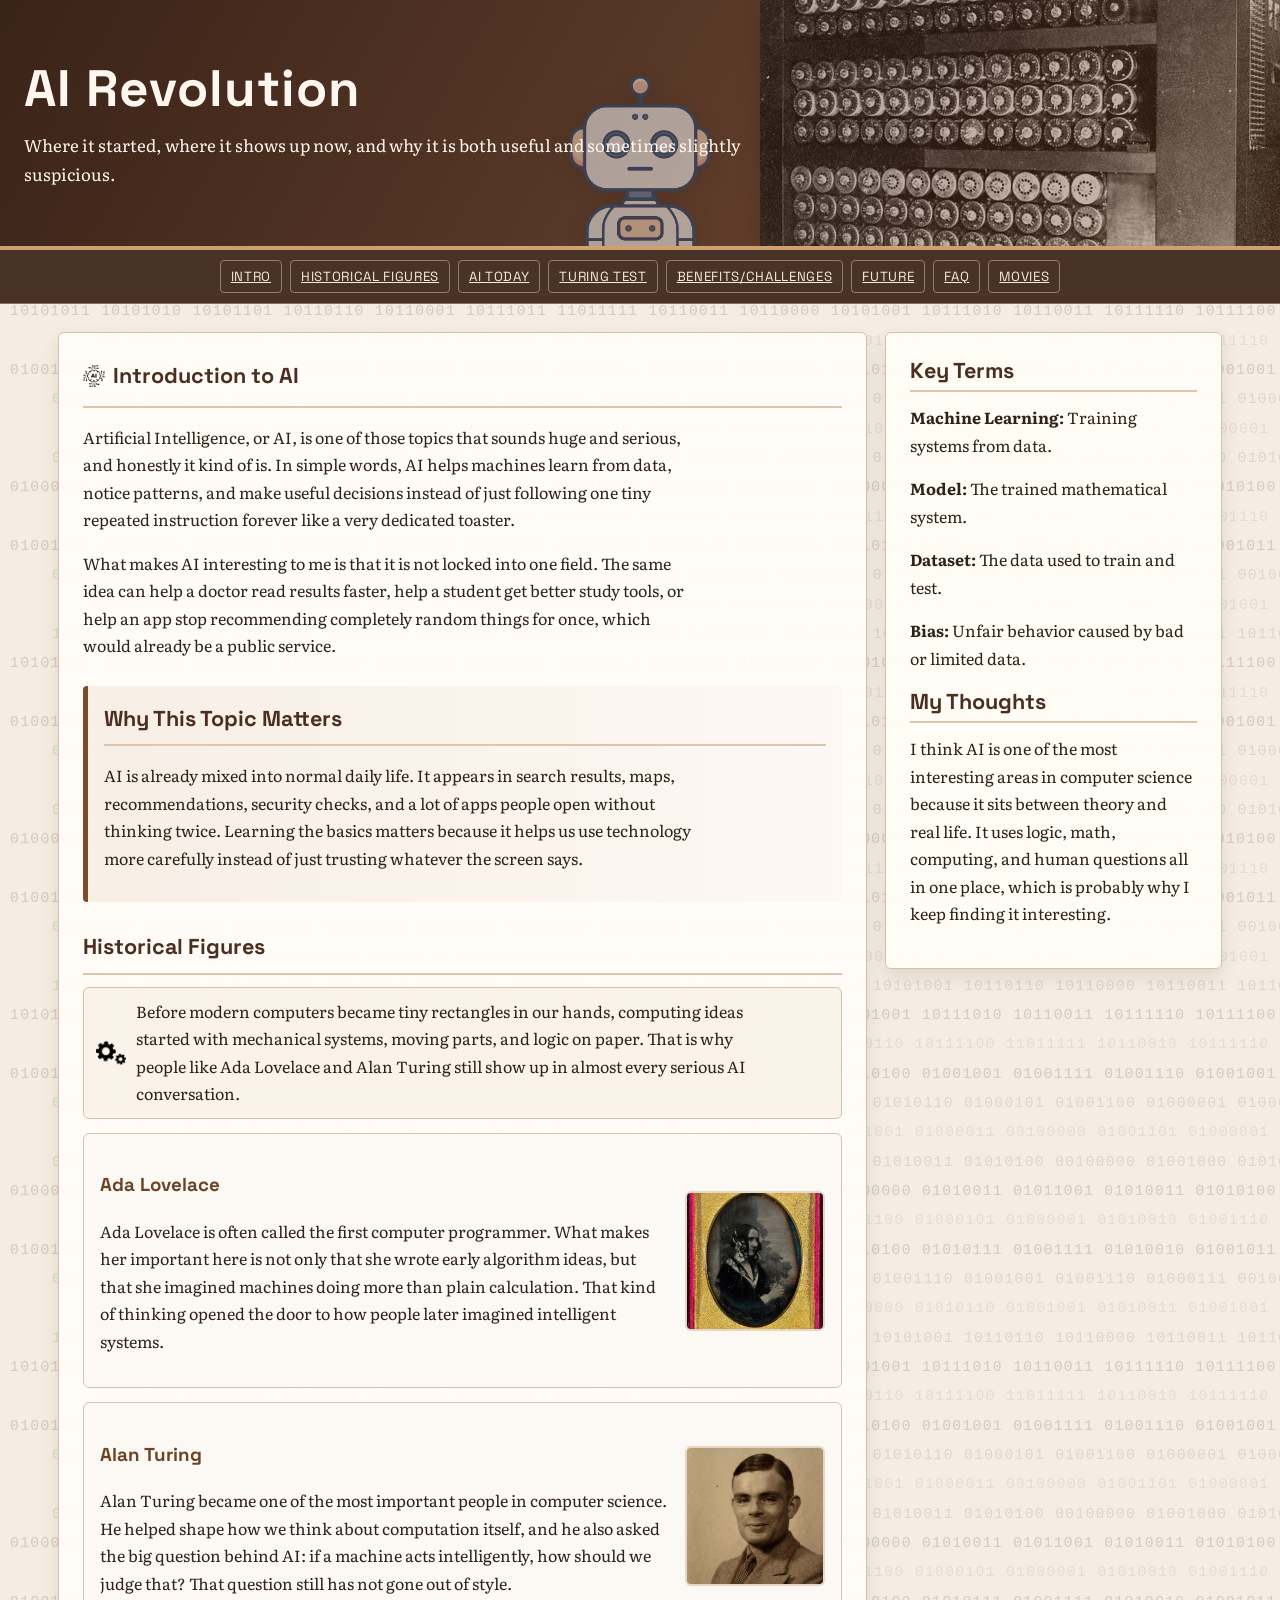
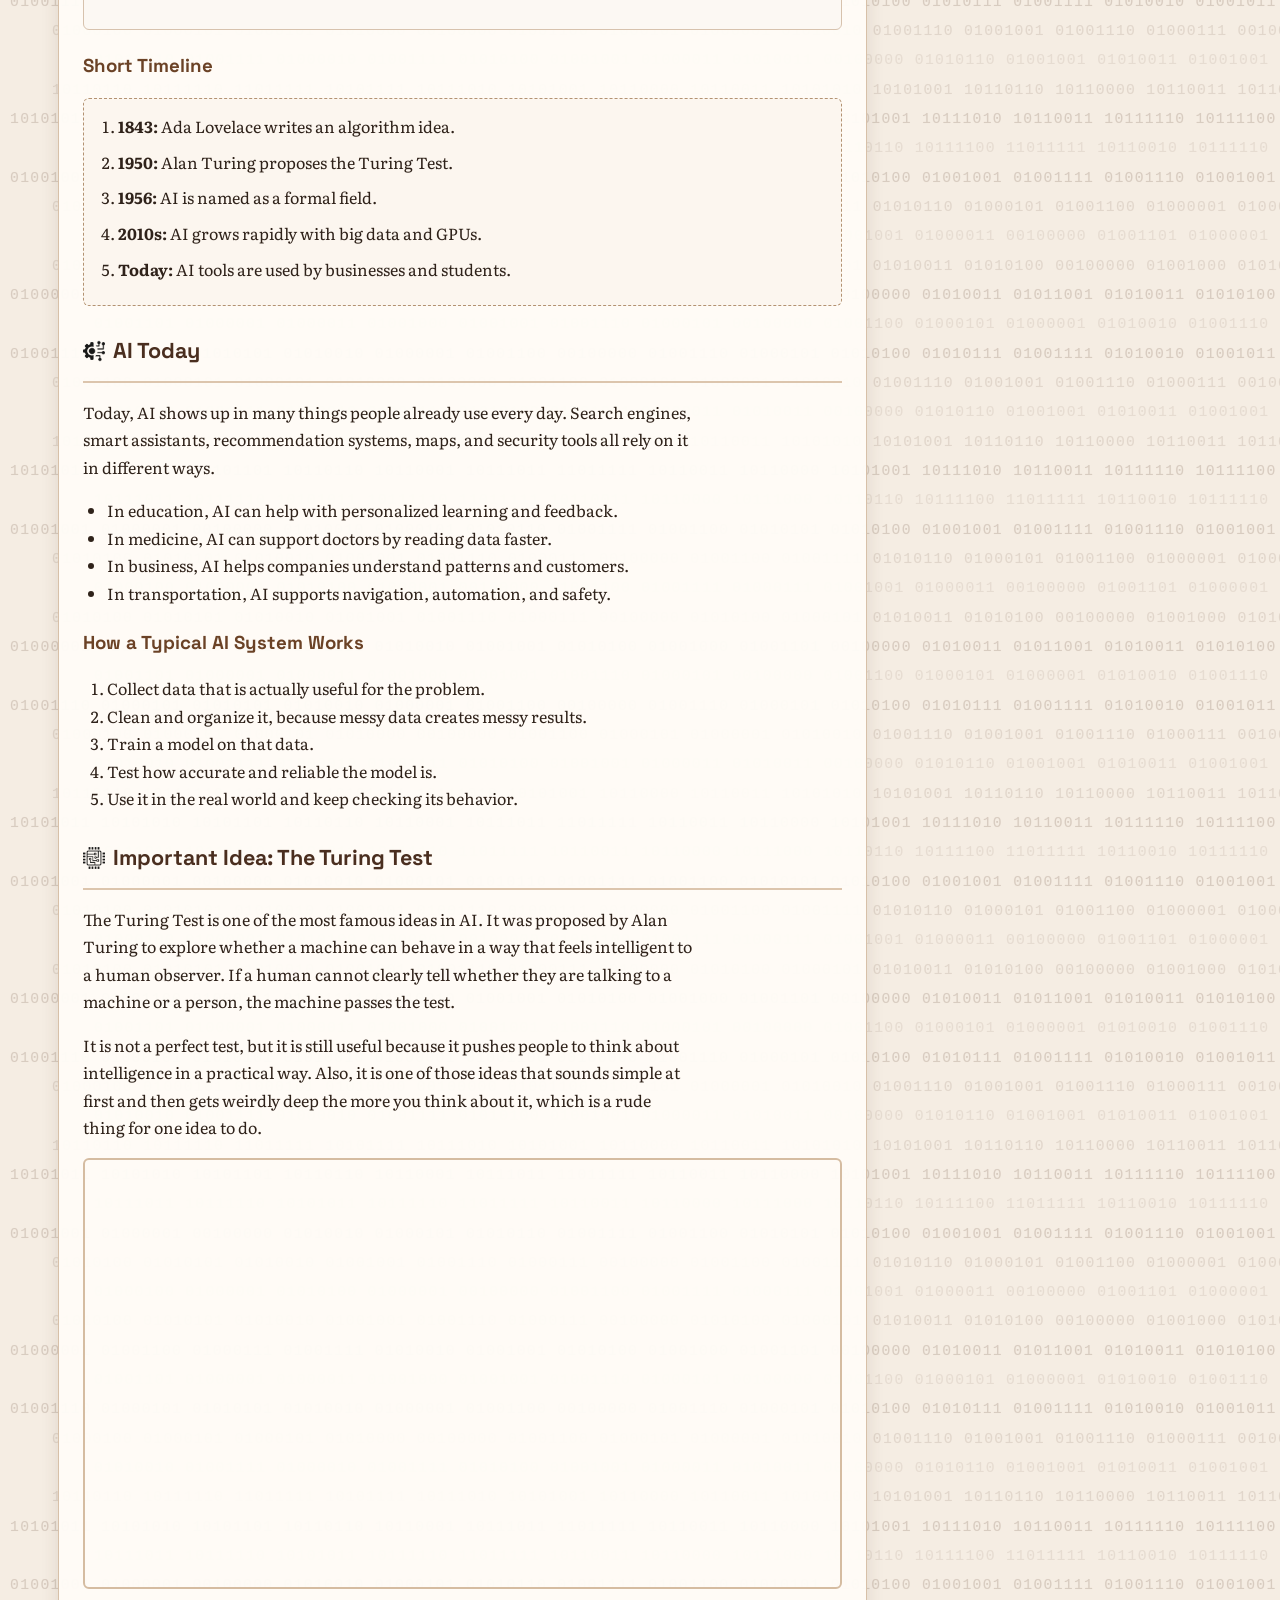
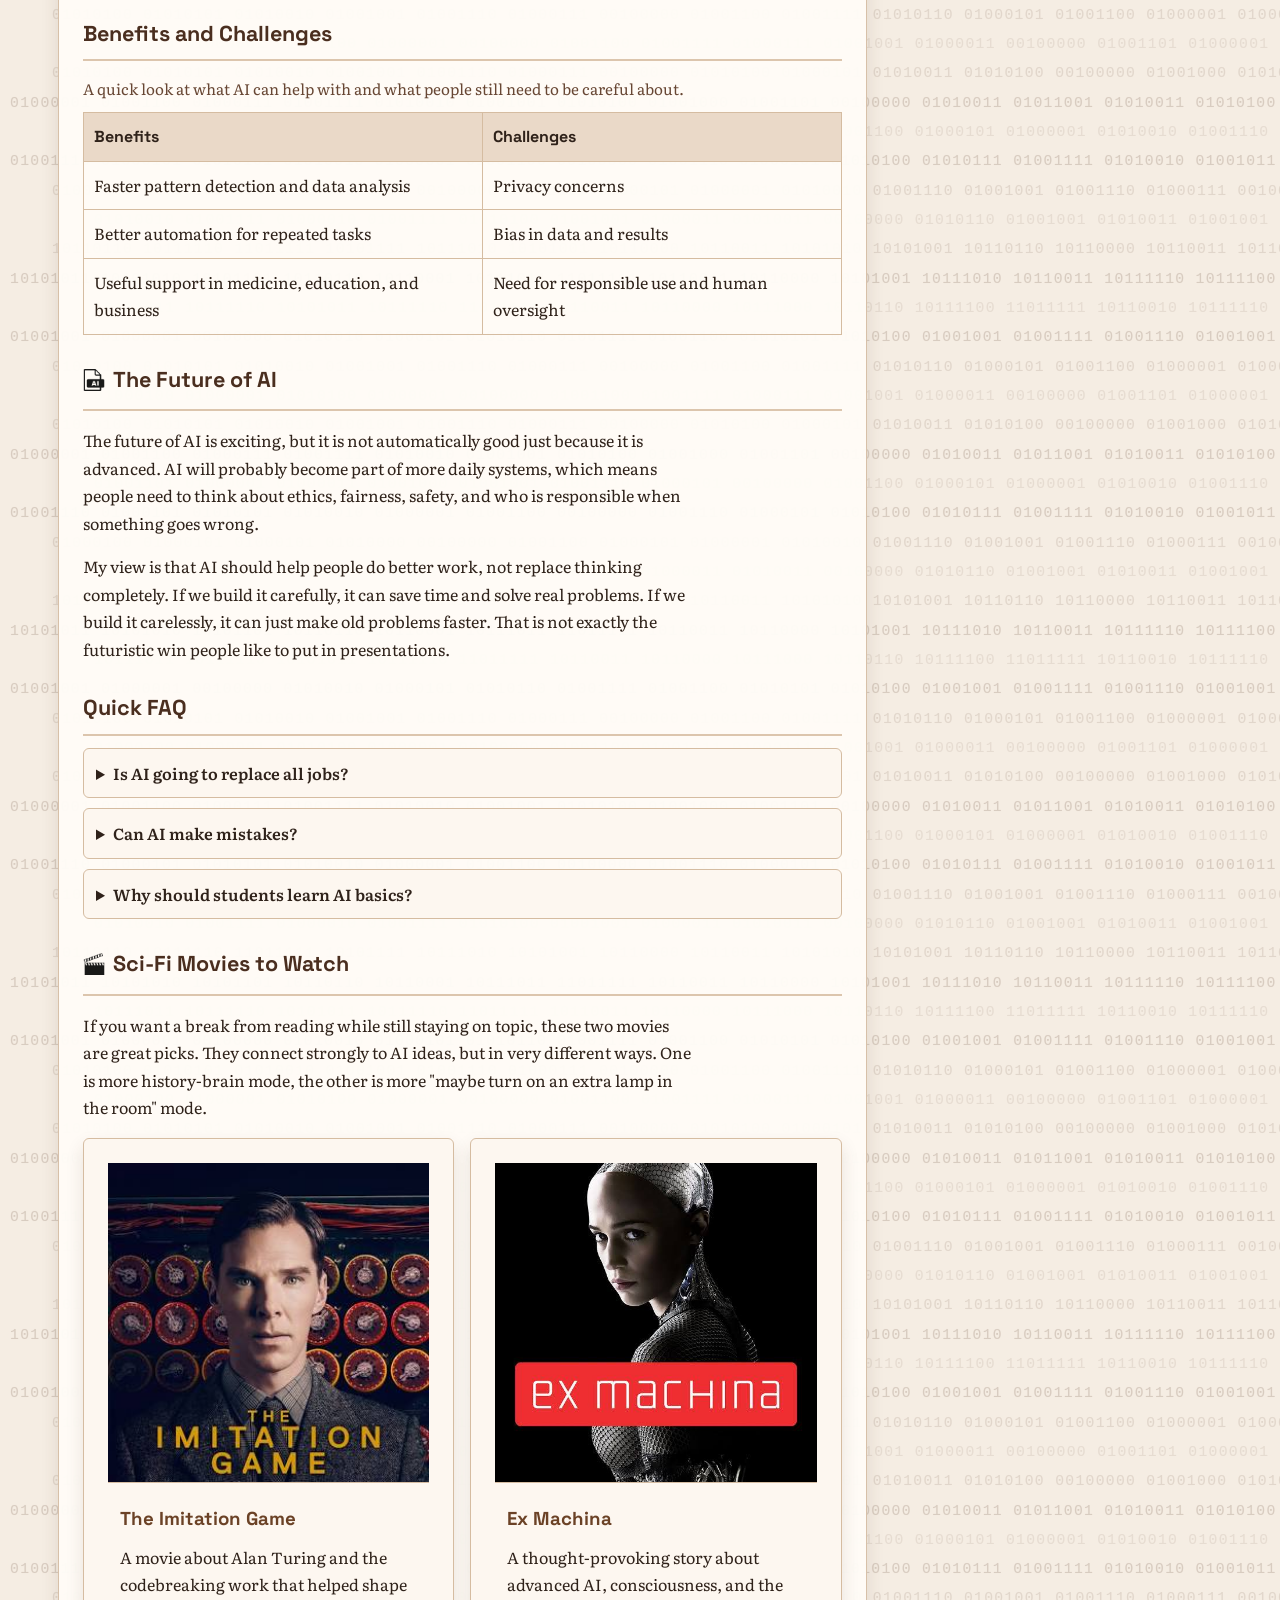
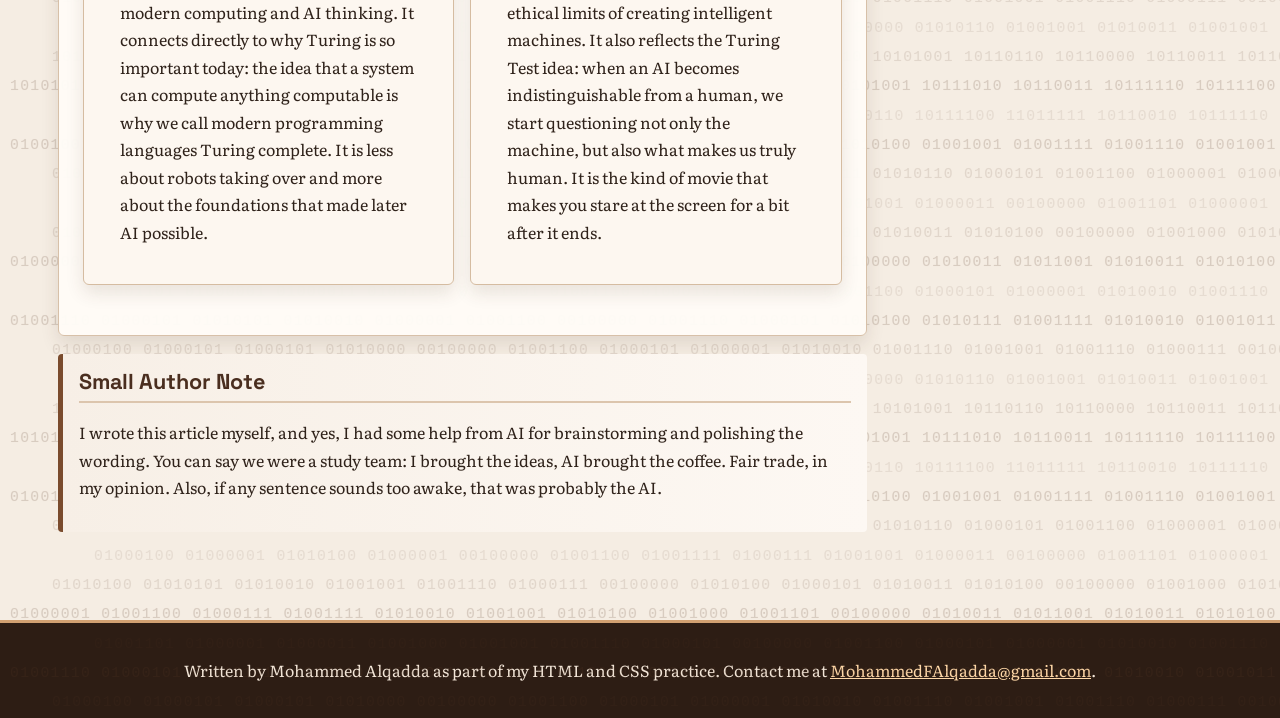
==== article/ai/index.html @ bbe5c399 "lab done" ====
<!doctype html>
<html lang="en">
  <head>
    <meta charset="UTF-8" />
    <meta name="viewport" content="width=device-width, initial-scale=1.0" />
    <title>AI Revolution</title>
    <link rel="stylesheet" href="style.css" />
  </head>
  <body>
    <div class="binary-background" aria-hidden="true"></div>
    <header>
      <h1>AI Revolution</h1>
      <p>
        Where it started, where it shows up now, and why
        it is both useful and sometimes slightly suspicious.
      </p>
      <img
        class="header-robot"
        src="imgs/robot-bot-icon.png"
        alt=""
        aria-hidden="true"
      />
      <img
        class="header-bombe"
        src="imgs/Bombe.jpg"
        alt=""
        aria-hidden="true"
      />
    </header>

    <nav class="quick-nav" aria-label="Article sections">
      <a href="#intro">Intro</a>
      <a href="#historical-figures">Historical Figures</a>
      <a href="#today">AI Today</a>
      <a href="#turing-test">Turing Test</a>
      <a href="#benefits-challenges">Benefits/Challenges</a>
      <a href="#future">Future</a>
      <a href="#faq">FAQ</a>
      <a href="#movies">Movies</a>
    </nav>

    <main>
      <article>
        <section id="intro">
          <h2>
            <span class="section-title"
              ><img src="imgs/artificial-intelligence-ai-icon.png" alt="" aria-hidden="true" />
              Introduction to AI</span
            >
          </h2>
          <p>
            Artificial Intelligence, or AI, is one of those topics that sounds
            huge and serious, and honestly it kind of is. In simple words, AI
            helps machines learn from data, notice patterns, and make useful
            decisions instead of just following one tiny repeated instruction
            forever like a very dedicated toaster.
          </p>
          <p>
            What makes AI interesting to me is that it is not locked into one
            field. The same idea can help a doctor read results faster, help a
            student get better study tools, or help an app stop recommending
            completely random things for once, which would already be a public
            service.
          </p>
        </section>

        <section class="highlight-box">
          <h2>Why This Topic Matters</h2>
          <p>
            AI is already mixed into normal daily life. It appears in search
            results, maps, recommendations, security checks, and a lot of apps
            people open without thinking twice. Learning the basics matters
            because it helps us use technology more carefully instead of just
            trusting whatever the screen says.
          </p>
        </section>

        <section id="historical-figures">
          <h2>Historical Figures</h2>
          <div class="mechanical-reference">
            <img src="imgs/settings-icon.png" alt="Mechanical computer icon" />
            <p>
              Before modern computers became tiny rectangles in our hands,
              computing ideas started with mechanical systems, moving parts, and
              logic on paper. That is why people like Ada Lovelace and Alan
              Turing still show up in almost every serious AI conversation.
            </p>
          </div>
          <div class="text-picture">
            <div>
              <h3>Ada Lovelace</h3>
              <p>
                Ada Lovelace is often called the first computer programmer. What
                makes her important here is not only that she wrote early
                algorithm ideas, but that she imagined machines doing more than
                plain calculation. That kind of thinking opened the door to how
                people later imagined intelligent systems.
              </p>
            </div>
            <img src="imgs/AdaLovelace.jpg" alt="Ada Lovelace" />
          </div>

          <div class="text-picture">
            <div>
              <h3>Alan Turing</h3>
              <p>
                Alan Turing became one of the most important people in computer
                science. He helped shape how we think about computation itself,
                and he also asked the big question behind AI: if a machine acts
                intelligently, how should we judge that? That question still has
                not gone out of style.
              </p>
            </div>
            <img src="imgs/AlanTuring.jpg" alt="Alan Turing" />
          </div>

          <h3>Short Timeline</h3>
          <ol class="timeline">
            <li><strong>1843:</strong> Ada Lovelace writes an algorithm idea.</li>
            <li><strong>1950:</strong> Alan Turing proposes the Turing Test.</li>
            <li><strong>1956:</strong> AI is named as a formal field.</li>
            <li><strong>2010s:</strong> AI grows rapidly with big data and GPUs.</li>
            <li><strong>Today:</strong> AI tools are used by businesses and students.</li>
          </ol>
        </section>

        <section id="today">
          <h2>
            <span class="section-title"
              ><img src="imgs/tech-icon.png" alt="" aria-hidden="true" /> AI Today</span
            >
          </h2>
          <p>
            Today, AI shows up in many things people already use every day.
            Search engines, smart assistants, recommendation systems, maps, and
            security tools all rely on it in different ways.
          </p>
          <ul>
            <li>In education, AI can help with personalized learning and feedback.</li>
            <li>In medicine, AI can support doctors by reading data faster.</li>
            <li>In business, AI helps companies understand patterns and customers.</li>
            <li>In transportation, AI supports navigation, automation, and safety.</li>
          </ul>

          <h3>How a Typical AI System Works</h3>
          <ol>
            <li>Collect data that is actually useful for the problem.</li>
            <li>Clean and organize it, because messy data creates messy results.</li>
            <li>Train a model on that data.</li>
            <li>Test how accurate and reliable the model is.</li>
            <li>Use it in the real world and keep checking its behavior.</li>
          </ol>
        </section>

        <section id="turing-test">
          <h2>
            <span class="section-title"
              ><img src="imgs/processor-icon.png" alt="" aria-hidden="true" />
              Important Idea: The Turing Test</span
            >
          </h2>
          <p>
            The Turing Test is one of the most famous ideas in AI. It was
            proposed by Alan Turing to explore whether a machine can behave in a
            way that feels intelligent to a human observer. If a human cannot
            clearly tell whether they are talking to a machine or a person, the
            machine passes the test.
          </p>
          <p>
            It is not a perfect test, but it is still useful because it pushes
            people to think about intelligence in a practical way. Also, it is
            one of those ideas that sounds simple at first and then gets weirdly
            deep the more you think about it, which is a rude thing for one idea
            to do.
          </p>

          <div class="video-wrapper">
            <iframe
              src="https://www.youtube.com/embed/3wLqsRLvV-c?si=o-vmECy4cO5fEJSN"
              title="Turing Test video"
              allow="accelerometer; autoplay; clipboard-write; encrypted-media; gyroscope; picture-in-picture; web-share"
              referrerpolicy="strict-origin-when-cross-origin"
              allowfullscreen
            ></iframe>
          </div>
        </section>

        <section id="benefits-challenges">
          <h2>Benefits and Challenges</h2>
          <table>
            <caption>
              A quick look at what AI can help with and what people still need
              to be careful about.
            </caption>
            <tr>
              <th scope="col">Benefits</th>
              <th scope="col">Challenges</th>
            </tr>
            <tr>
              <td>Faster pattern detection and data analysis</td>
              <td>Privacy concerns</td>
            </tr>
            <tr>
              <td>Better automation for repeated tasks</td>
              <td>Bias in data and results</td>
            </tr>
            <tr>
              <td>Useful support in medicine, education, and business</td>
              <td>Need for responsible use and human oversight</td>
            </tr>
          </table>
        </section>

        <section id="future">
          <h2>
            <span class="section-title"
              ><img src="imgs/ai-file-icon.png" alt="" aria-hidden="true" /> The Future of
              AI</span
            >
          </h2>
          <p>
            The future of AI is exciting, but it is not automatically good just
            because it is advanced. AI will probably become part of more daily
            systems, which means people need to think about ethics, fairness,
            safety, and who is responsible when something goes wrong.
          </p>
          <p>
            My view is that AI should help people do better work, not replace
            thinking completely. If we build it carefully, it can save time and
            solve real problems. If we build it carelessly, it can just make old
            problems faster. That is not exactly the futuristic win people like
            to put in presentations.
          </p>
        </section>

        <section id="faq">
          <h2>Quick FAQ</h2>
          <details>
            <summary>Is AI going to replace all jobs?</summary>
            <p>
              Probably not. AI can automate some tasks, but many jobs still need
              human judgment, communication, creativity, and responsibility.
            </p>
          </details>
          <details>
            <summary>Can AI make mistakes?</summary>
            <p>
              Yes, very easily. AI depends on data quality, model design, and
              proper testing, so if the input is weak, the result can be weak
              too.
            </p>
          </details>
          <details>
            <summary>Why should students learn AI basics?</summary>
            <p>
              Because AI is now part of many majors and industries. Even if a
              student does not become an AI specialist, understanding the basics
              is becoming normal digital literacy.
            </p>
          </details>
        </section>

        <section id="movies">
          <h2>
            <span class="section-title"
              ><img src="imgs/movie-media-player-icon.png" alt="" aria-hidden="true" />
              Sci-Fi Movies to Watch</span
            >
          </h2>
          <p>
            If you want a break from reading while still staying on topic, these
            two movies are great picks. They connect strongly to AI ideas, but
            in very different ways. One is more history-brain mode, the other is
            more "maybe turn on an extra lamp in the room" mode.
          </p>

          <div class="movie-grid">
            <article class="movie-card">
              <img
                src="imgs/The Imitation Game.jpg"
                alt="The Imitation Game movie poster"
              />
              <h3>The Imitation Game</h3>
              <p>
                A movie about Alan Turing and the codebreaking work that helped
                shape modern computing and AI thinking. It connects directly to
                why Turing is so important today: the idea that a system can
                compute anything computable is why we call modern programming
                languages Turing complete. It is less about robots taking over
                and more about the foundations that made later AI possible.
              </p>
            </article>

            <article class="movie-card">
              <img src="imgs/Ex Machina.jpg" alt="Ex Machina movie poster" />
              <h3>Ex Machina</h3>
              <p>
                A thought-provoking story about advanced AI, consciousness, and
                the ethical limits of creating intelligent machines. It also
                reflects the Turing Test idea: when an AI becomes
                indistinguishable from a human, we start questioning not only
                the machine, but also what makes us truly human. It is the kind
                of movie that makes you stare at the screen for a bit after it
                ends.
              </p>
            </article>
          </div>
        </section>

      </article>

      <aside>
        <h2>Key Terms</h2>
        <p><strong>Machine Learning:</strong> Training systems from data.</p>
        <p><strong>Model:</strong> The trained mathematical system.</p>
        <p><strong>Dataset:</strong> The data used to train and test.</p>
        <p><strong>Bias:</strong> Unfair behavior caused by bad or limited data.</p>

        <h2>My Thoughts</h2>
        <p>
          I think AI is one of the most interesting areas in computer science
          because it sits between theory and real life. It uses logic, math,
          computing, and human questions all in one place, which is probably why
          I keep finding it interesting.
        </p>
      </aside>

      <section id="ai-note" class="highlight-box">
        <h2>Small Author Note</h2>
        <p>
          I wrote this article myself, and yes, I had some help from AI for
          brainstorming and polishing the wording. You can say we were a study
          team: I brought the ideas, AI brought the coffee. Fair trade, in my
          opinion. Also, if any sentence sounds too awake, that was probably the
          AI.
        </p>
      </section>
    </main>

    <footer>
      <p>
        Written by Mohammed Alqadda as part of my HTML and CSS practice.
        Contact me at
        <a href="mailto:MohammedFAlqadda@gmail.com">MohammedFAlqadda@gmail.com</a>.
      </p>
    </footer>

    <script>
      const binaryBackground = document.querySelector(".binary-background");
      const binaryRows = [
        "01001001 01000001 00100000 01010010 01000101 01010110 01001111 01001100 01010101 01010100 01001001 01001111 01001110",
        "01010100 01010101 01010010 01001001 01001110 01000111 00100000 01001100 01001111 01010110 01000101 01001100 01000001 01000011 01000101",
        "01000100 01000001 01010100 01000001 00100000 01001100 01001111 01000111 01001001 01000011 00100000 01001101 01000001 01000011 01001000 01001001 01001110 01000101",
        "01010100 01010101 01010010 01001001 01001110 01000111 00100000 01010100 01000101 01010011 01010100 00100000 01001000 01010101 01001101 01000001 01001110 01001001 01010100 01011001",
        "01000001 01001100 01000111 01001111 01010010 01001001 01010100 01001000 01001101 00100000 01010011 01011001 01010011 01010100 01000101 01001101",
        "01001101 01000001 01000011 01001000 01001001 01001110 01000101 00100000 01001100 01000101 01000001 01010010 01001110 01001001 01001110 01000111",
        "01001110 01000101 01010101 01010010 01000001 01001100 00100000 01001110 01000101 01010100 01010111 01001111 01010010 01001011 01010011",
        "01000100 01000101 01000101 01010000 00100000 01001100 01000101 01000001 01010010 01001110 01001001 01001110 01000111 00100000 01000100 01000001 01010100 01000001",
        "01010010 01001111 01000010 01001111 01010100 01001001 01000011 01010011 00100000 01010110 01001001 01010011 01001001 01001111 01001110",
        "10110110 10111110 11011111 10101111 10111010 10101001 10110000 10110011 10101010 10101001 10110110 10110000 10110011",
        "10101011 10101010 10101101 10110110 10110001 10111011 11011111 10110011 10110000 10101001 10111010 10110011 10111110 10111100 10111010",
        "10111011 10111110 10101011 10111110 11011111 10110011 10110000 10111000 10110110 10111100 11011111 10110010 10111110 10111100 10110111 10110110 10110001 10111010"
      ];

      function extendBinaryRow(row) {
        const targetLength = Math.ceil(window.innerWidth / 7) + 60;
        let extendedRow = row;

        while (extendedRow.length < targetLength) {
          extendedRow += "   " + row;
        }

        return extendedRow;
      }

      function renderBinaryBackground() {
        const lineHeight = window.innerWidth <= 700 ? 24 : 29;
        const pageHeight = Math.max(
          document.body.scrollHeight,
          document.documentElement.scrollHeight,
          window.innerHeight
        );
        const lineCount = Math.ceil(pageHeight / lineHeight) + 8;
        const lines = [];

        for (let index = 0; index < lineCount; index += 1) {
          let className = "binary-line";

          if (index % 3 === 2) {
            className += " binary-line-deep";
          } else if (index % 2 === 1) {
            className += " binary-line-shift";
          }

          lines.push(
            `<p class="${className}">${extendBinaryRow(binaryRows[index % binaryRows.length])}</p>`
          );
        }

        binaryBackground.innerHTML = lines.join("");
      }

      let resizeTimer;

      renderBinaryBackground();
      window.addEventListener("load", renderBinaryBackground);
      window.addEventListener("resize", function () {
        clearTimeout(resizeTimer);
        resizeTimer = window.setTimeout(renderBinaryBackground, 120);
      });
    </script>
  </body>
</html>
---- article/ai/style.css ----
@import url("https://fonts.googleapis.com/css2?family=Space+Grotesk:wght@400;500;700&family=Literata:opsz,wght@7..72,400;7..72,600&display=swap");

* {
    box-sizing: border-box;
}

body {
    margin: 0;
    background: #f5ede3;
    color: #2f221a;
    font-family: "Literata", Georgia, serif;
    position: relative;
}

.binary-background {
    position: absolute;
    inset: 0;
    pointer-events: none;
    z-index: 0;
    overflow: hidden;
    padding: 8px 10px;
}

.binary-line {
    margin: 0 0 8px;
    white-space: nowrap;
    font-family: "Space Mono", "Courier New", monospace;
    font-size: 0.92rem;
    line-height: 1.45;
    letter-spacing: 1.3px;
    color: #5a3a27;
    opacity: 0.18;
    text-shadow: 0 0 1px rgba(90, 58, 39, 0.35);
}

.binary-line-shift {
    margin-left: 42px;
    opacity: 0.12;
}

.binary-line-deep {
    margin-left: 84px;
    opacity: 0.09;
}

header {
    background: linear-gradient(120deg, #3a2318 0%, #5b3a29 55%, #7a4b2d 100%);
    color: #fff7ef;
    text-align: left;
    padding: 56px 24px 40px;
    border-bottom: 4px solid #d1a071;
    position: relative;
    z-index: 1;
    overflow: hidden;
    min-height: 250px;
}

header h1 {
    margin: 0 0 10px;
    font-family: "Space Grotesk", sans-serif;
    font-size: clamp(2rem, 5vw, 3.2rem);
    letter-spacing: 0.02em;
    max-width: min(62%, 760px);
    position: relative;
    z-index: 3;
}

header p {
    max-width: min(62%, 760px);
    margin: 0;
    font-size: 1.05rem;
    position: relative;
    z-index: 3;
}

.header-bombe {
    position: absolute;
    right: 0;
    top: 0;
    height: 100%;
    width: min(46vw, 520px);
    object-fit: cover;
    object-position: center;
    border-radius: 0;
    opacity: 0.58;
    filter: brightness(1.16) contrast(1.08);
    box-shadow: 0 8px 22px rgba(30, 14, 7, 0.28);
    z-index: 1;
    pointer-events: none;
}

.header-robot {
    position: absolute;
    left: 50%;
    bottom: -6px;
    transform: translateX(-50%);
    height: min(72%, 225px);
    width: auto;
    opacity: 0.52;
    filter: brightness(1.4) contrast(1.14) drop-shadow(0 3px 10px rgba(20, 10, 5, 0.26));
    z-index: 2;
    pointer-events: none;
}

.quick-nav {
    position: sticky;
    top: 0;
    z-index: 20;
    display: flex;
    flex-wrap: wrap;
    gap: 8px;
    justify-content: center;
    padding: 10px 12px;
    background-color: rgba(58, 35, 24, 0.92);
    border-bottom: 1px solid #8f6f55;
    backdrop-filter: blur(6px);
}

.quick-nav a {
    color: #f8ead8;
    font-family: "Space Grotesk", sans-serif;
    font-size: 0.83rem;
    text-transform: uppercase;
    letter-spacing: 0.05em;
    padding: 7px 10px;
    border: 1px solid #9b7a5f;
    border-radius: 4px;
}

.quick-nav a:hover {
    background-color: #7a4b2d;
    border-color: #d1a071;
    text-decoration: none;
}

main {
    max-width: 1200px;
    margin: 28px auto;
    padding: 0 18px 34px;
    display: grid;
    grid-template-columns: 2.4fr 1fr;
    gap: 18px;
    align-items: start;
    position: relative;
    z-index: 1;
}

article,
aside {
    background-color: rgba(255, 252, 247, 0.96);
    border: 1px solid #d7c0a8;
    border-radius: 6px;
    padding: 24px;
    box-shadow: 0 8px 18px rgba(74, 46, 31, 0.12);
}

article {
    line-height: 1.78;
}

section {
    margin-bottom: 26px;
    scroll-margin-top: 78px;
}

.highlight-box {
    border-left: 5px solid #7a4b2d;
    border-radius: 4px;
    padding: 14px 16px;
    background: linear-gradient(90deg, #f7efe6 0%, #fdf8f3 100%);
}

h2 {
    margin-top: 0;
    margin-bottom: 12px;
    color: #4a2e1f;
    font-family: "Space Grotesk", sans-serif;
    font-size: 1.35rem;
    border-bottom: 2px solid #dcc5ad;
    padding-bottom: 6px;
}

h3 {
    margin-bottom: 8px;
    color: #6b4226;
    font-family: "Space Grotesk", sans-serif;
}

.section-title {
    display: inline-flex;
    align-items: center;
    gap: 8px;
}

.section-title img {
    width: 22px;
    height: 22px;
    object-fit: contain;
    opacity: 0.9;
}

.mechanical-reference {
    display: flex;
    align-items: center;
    gap: 10px;
    border: 1px solid #d7c0a8;
    border-radius: 6px;
    padding: 10px 12px;
    background-color: #faf3ea;
    margin-bottom: 14px;
}

.mechanical-reference img {
    width: 30px;
    height: 30px;
    object-fit: contain;
}

.mechanical-reference p {
    margin: 0;
}

p,
li,
td,
th {
    line-height: 1.72;
    font-size: 1rem;
}

article p,
article li,
article summary,
article td,
article th,
aside p {
    max-width: 68ch;
}

ul,
ol {
    padding-left: 24px;
}

.timeline {
    background: #fcf6ef;
    border: 1px dashed #b39272;
    border-radius: 6px;
    padding: 14px 18px 14px 34px;
}

.timeline li {
    margin-bottom: 8px;
}

.text-picture {
    display: grid;
    grid-template-columns: 1fr 140px;
    gap: 16px;
    align-items: center;
    background: #fcf8f3;
    border: 1px solid #d7c2ad;
    border-radius: 6px;
    padding: 16px;
    margin-bottom: 14px;
    transition: transform 0.25s ease, box-shadow 0.25s ease;
}

.text-picture:hover {
    transform: translateY(-2px);
    box-shadow: 0 8px 16px rgba(74, 46, 31, 0.14);
}

.text-picture img {
    width: 140px;
    height: 140px;
    object-fit: cover;
    border-radius: 6px;
    border: 2px solid #e7d6c5;
}

.video-wrapper {
    position: relative;
    width: 100%;
    padding-top: 56.25%;
    border-radius: 6px;
    overflow: hidden;
    margin-top: 14px;
    border: 2px solid #d5bca1;
}

.video-wrapper iframe {
    position: absolute;
    inset: 0;
    width: 100%;
    height: 100%;
    border: 0;
}

table {
    width: 100%;
    border-collapse: collapse;
    margin-top: 14px;
}

caption {
    caption-side: top;
    text-align: left;
    margin-bottom: 10px;
    font-size: 0.95rem;
    color: #684734;
}

th,
td {
    border: 1px solid #d5bca1;
    padding: 10px;
    text-align: left;
}

th {
    background: #ead9c8;
    font-family: "Space Grotesk", sans-serif;
}

details {
    border: 1px solid #d5bca1;
    border-radius: 6px;
    padding: 10px 12px;
    margin-bottom: 10px;
    background-color: #fdf7f0;
}

summary {
    font-weight: 600;
    cursor: pointer;
}

details p {
    margin: 8px 0 0;
}

.movie-grid {
    display: grid;
    grid-template-columns: repeat(2, minmax(0, 1fr));
    gap: 16px;
    margin-top: 12px;
}

.movie-card {
    border: 1px solid #d5bca1;
    border-radius: 6px;
    background-color: #fdf7f0;
    overflow: hidden;
}

.movie-card img {
    width: 100%;
    height: 320px;
    object-fit: cover;
    border-bottom: 1px solid #d5bca1;
}

.movie-card h3,
.movie-card p {
    padding: 0 12px;
}

.movie-card p {
    max-width: none;
}

.movie-card h3 {
    margin-top: 12px;
    margin-bottom: 8px;
}

.movie-card p {
    margin-top: 0;
    margin-bottom: 14px;
}

aside {
    position: sticky;
    top: 70px;
}

aside h2 + p {
    margin-top: 6px;
}

a {
    color: #7a4b2d;
}

a:hover {
    color: #5e341b;
}

a:focus-visible,
summary:focus-visible,
.quick-nav a:focus-visible {
    outline: 3px solid #f3c892;
    outline-offset: 3px;
    border-radius: 4px;
}

.quick-nav a:focus-visible {
    background-color: #7a4b2d;
    border-color: #f3c892;
    color: #fff7ef;
}

footer {
    background: #2d1d14;
    color: #f2e5d7;
    text-align: center;
    padding: 18px 20px;
    border-top: 3px solid #d1a071;
}

footer a {
    color: #ffd8a8;
}

@media (prefers-reduced-motion: reduce) {
    *,
    *::before,
    *::after {
        animation-duration: 0.01ms !important;
        animation-iteration-count: 1 !important;
        transition-duration: 0.01ms !important;
        scroll-behavior: auto !important;
    }

    .text-picture:hover {
        transform: none;
        box-shadow: 0 8px 16px rgba(74, 46, 31, 0.14);
    }
}

@media (max-width: 900px) {
    main {
        grid-template-columns: 1fr;
    }

    aside {
        position: static;
    }

    .quick-nav {
        justify-content: flex-start;
        overflow-x: auto;
        flex-wrap: nowrap;
    }

    .quick-nav a {
        white-space: nowrap;
    }

    .header-bombe {
        width: min(44vw, 300px);
        right: 0;
        top: 0;
        height: 100%;
        opacity: 0.42;
    }

    .header-robot {
        height: min(60%, 170px);
        bottom: -4px;
        opacity: 0.42;
    }
}

@media (max-width: 700px) {
    .text-picture {
        grid-template-columns: 1fr;
    }

    .movie-grid {
        grid-template-columns: 1fr;
    }

    .text-picture img {
        width: min(100%, 260px);
        height: auto;
    }

    article,
    aside {
        padding: 18px;
    }

    .header-bombe {
        display: none;
    }

    .header-robot {
        height: 110px;
        bottom: -2px;
        opacity: 0.36;
    }
}
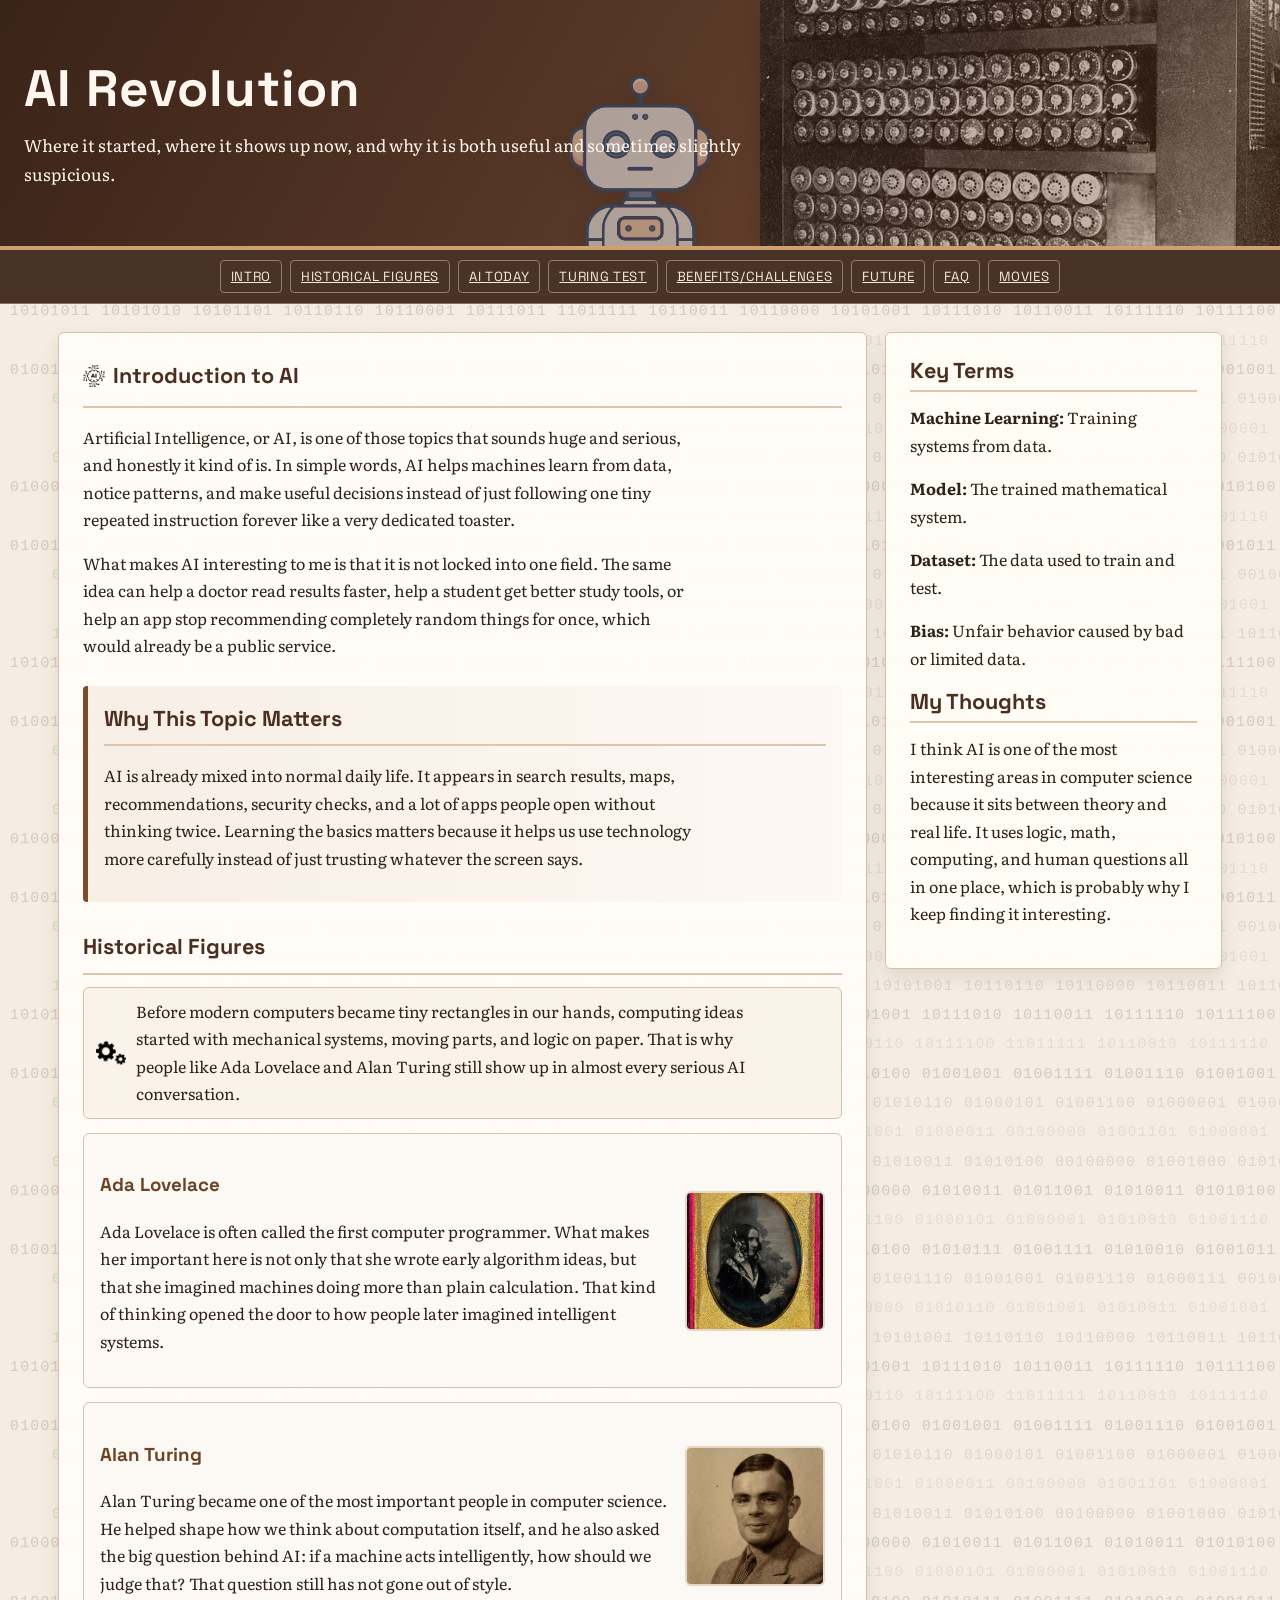
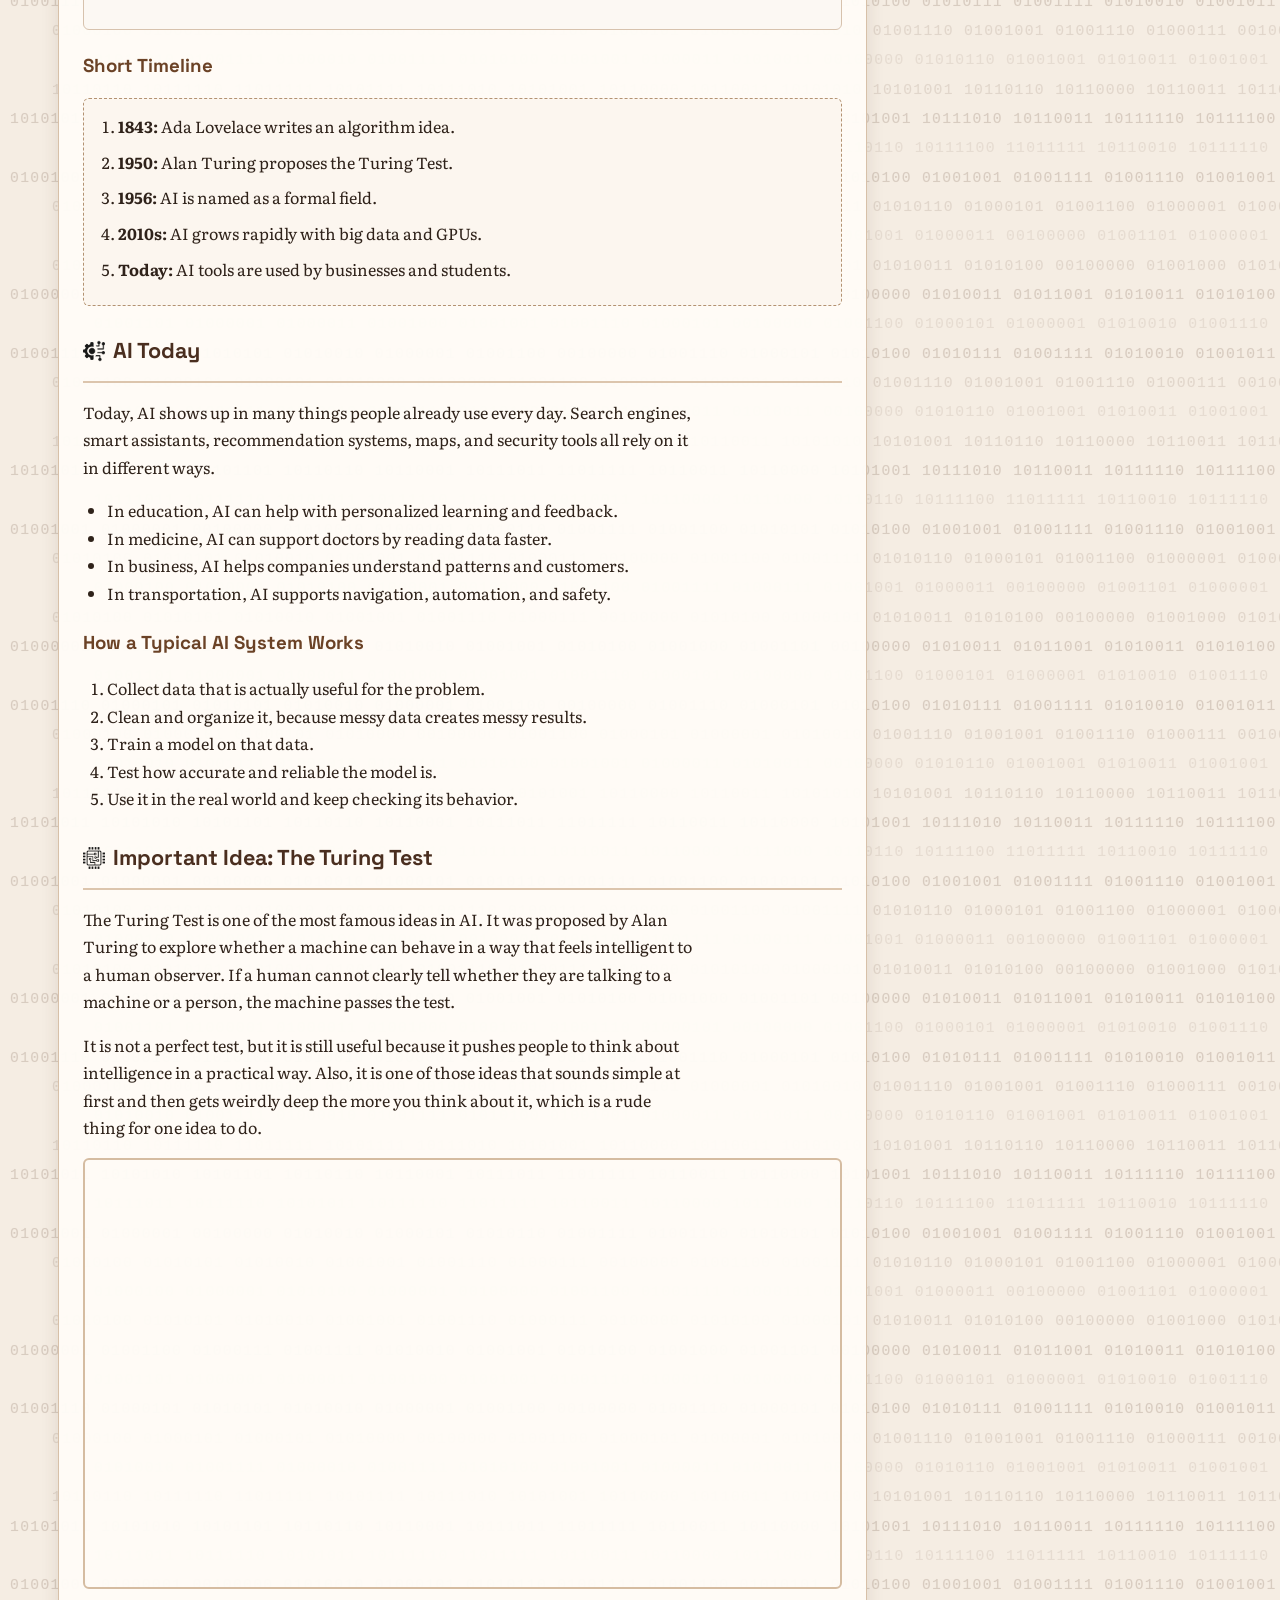
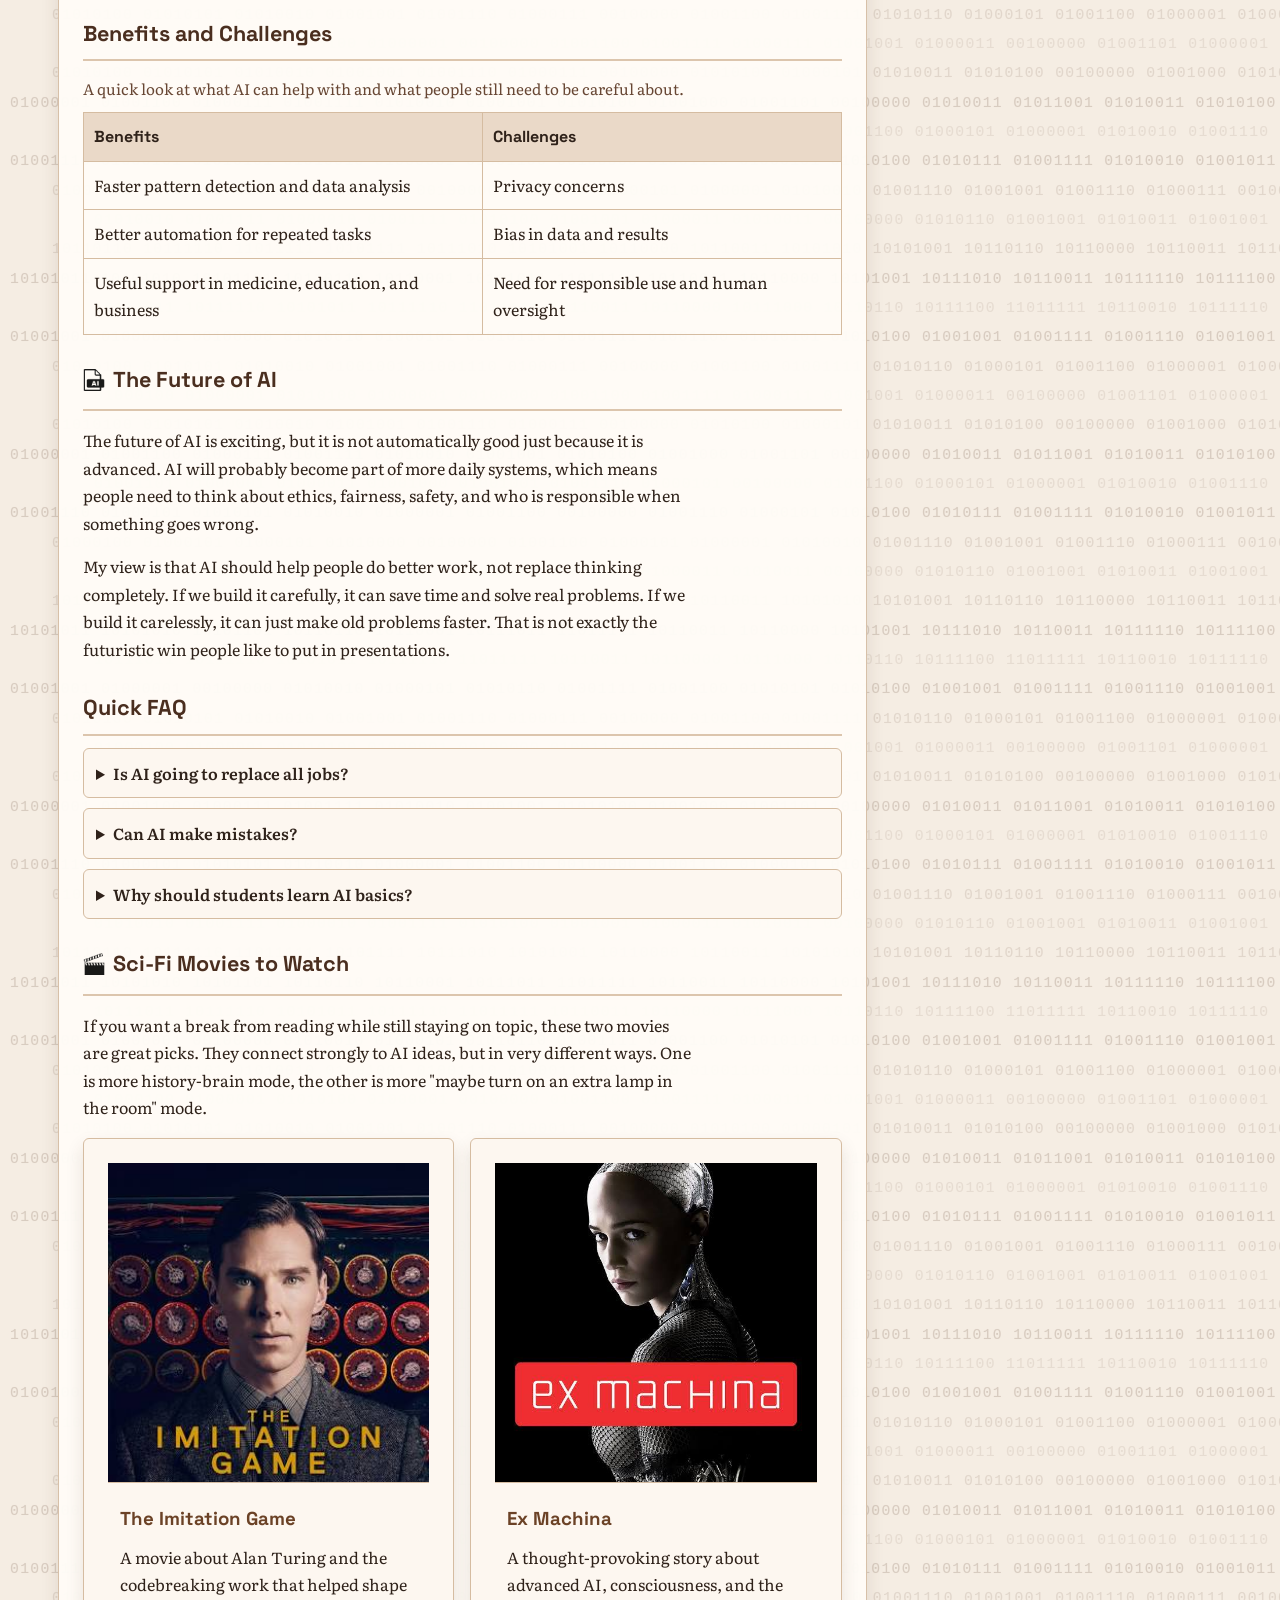
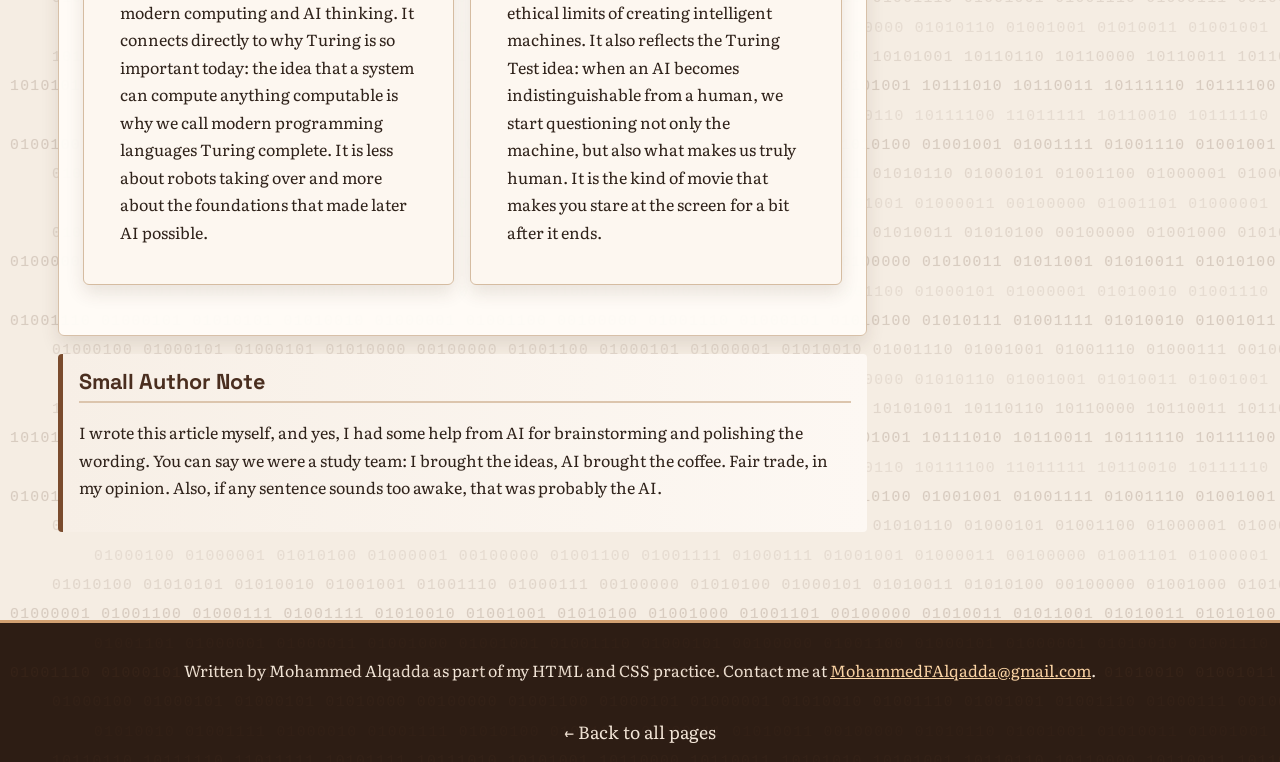
==== commit 23cbe741: "lab done" ====
--- a/article/ai/index.html
+++ b/article/ai/index.html
@@ -343,6 +343,7 @@
         Contact me at
         <a href="mailto:MohammedFAlqadda@gmail.com">MohammedFAlqadda@gmail.com</a>.
       </p>
+      <a href="../../index.html" style="display:inline-block;margin-top:18px;font-size:1.1rem;color:inherit;text-decoration:none;">← Back to all pages</a>
     </footer>
 
     <script>
